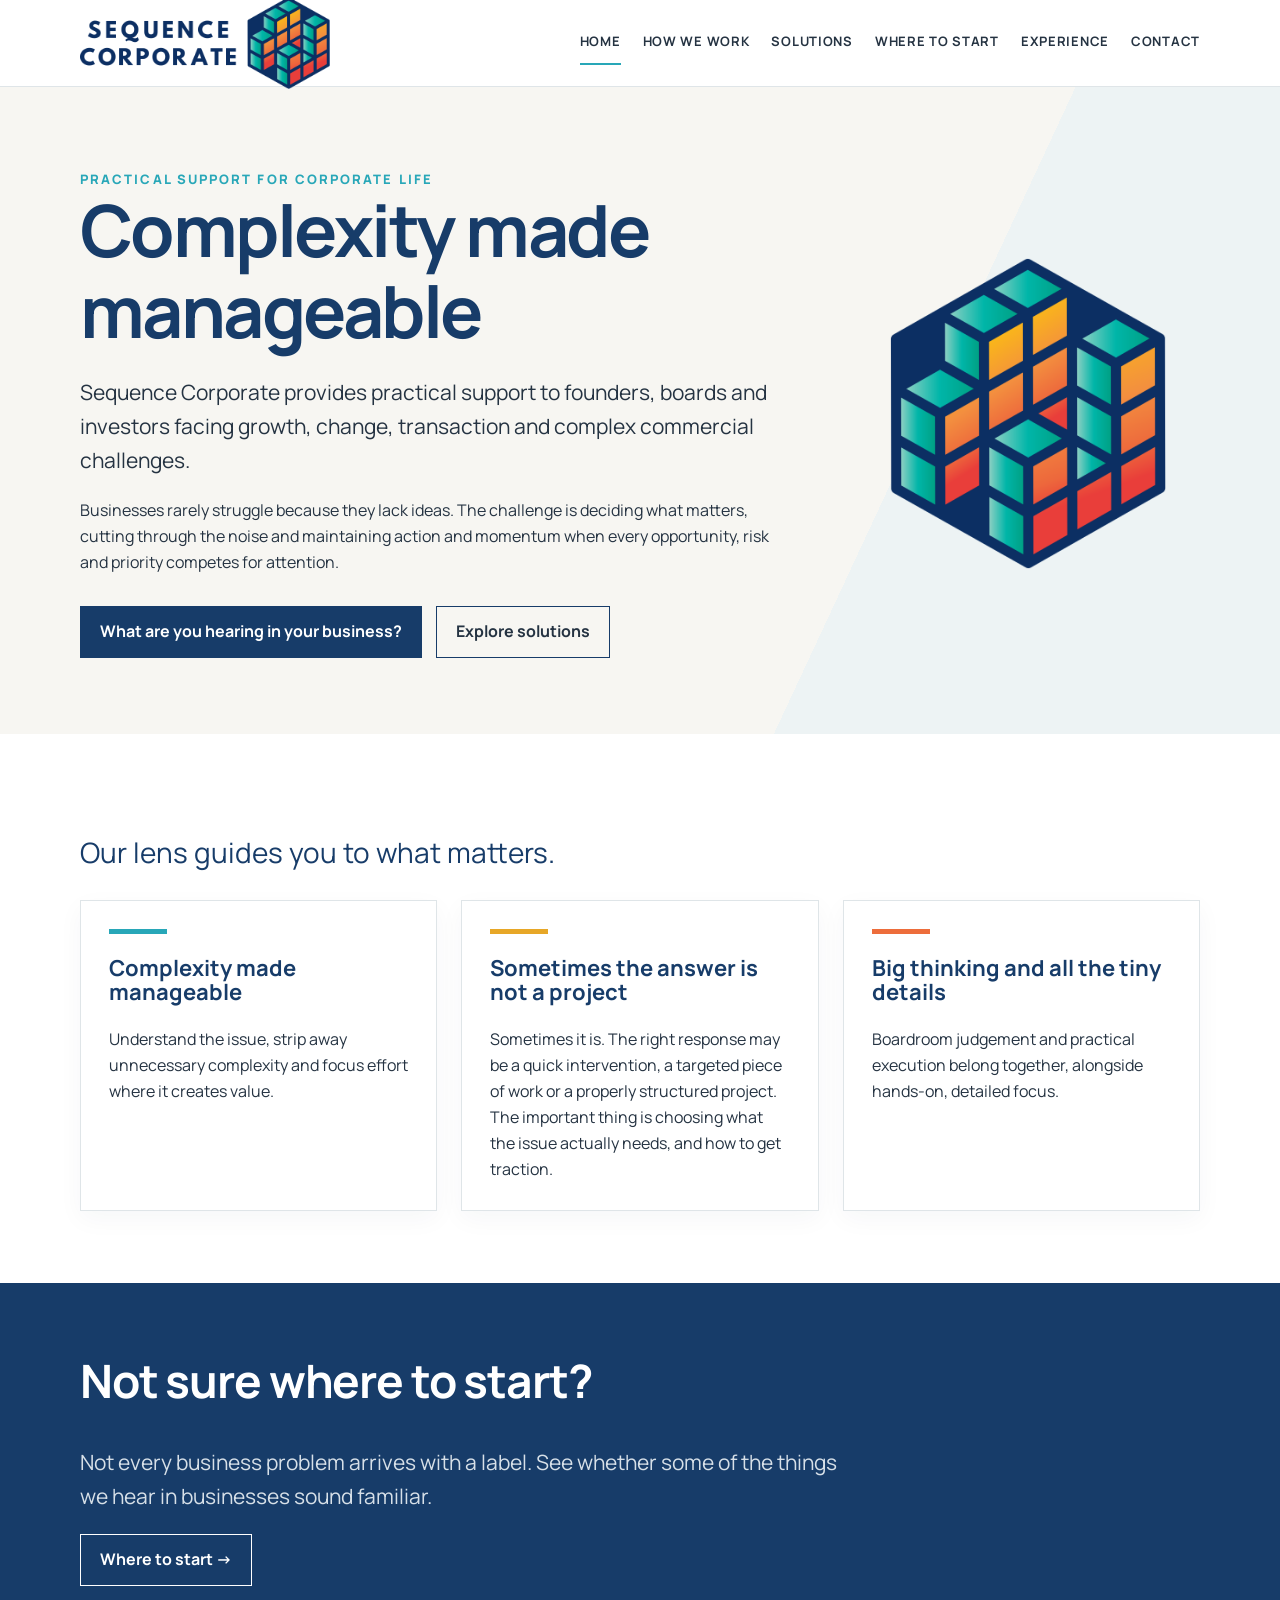
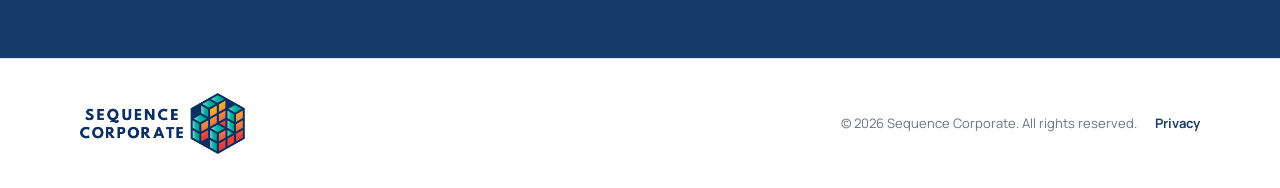
==== index.html @ ba7e113a "Add files via upload" ====
<!doctype html><html lang="en"><head><meta charset="utf-8"><meta name="viewport" content="width=device-width,initial-scale=1"><title>Home | Sequence Corporate</title><meta name="description" content="Sequence Corporate — practical support for founders, boards and investors."><link rel="icon" href="assets/sequence-icon.png"><link rel="preconnect" href="https://fonts.googleapis.com"><link rel="preconnect" href="https://fonts.gstatic.com" crossorigin><link href="https://fonts.googleapis.com/css2?family=Manrope:wght@400;500;600;700;800&display=swap" rel="stylesheet"><link rel="stylesheet" href="assets/styles.css"></head><body><header><div class="wrap nav"><a href="index.html"><img class="logo" src="assets/sequence-logo.png" alt="Sequence Corporate"></a><button class="menu" aria-label="Open menu">☰</button><nav><a class="active" href="index.html">Home</a><a class="" href="how-we-work.html">How we work</a><a class="" href="solutions.html">Solutions</a><a class="" href="where-to-start.html">Where to start</a><a class="" href="experience.html">Experience</a><a class="" href="contact.html">Contact</a></nav></div></header><main><div class="hero"><div class="wrap hero-grid"><div><div class="eyebrow">Practical support for corporate life</div><h1>Complexity made manageable</h1><p class="lead">Sequence Corporate provides practical support to founders, boards and investors facing growth, change, transaction and complex commercial challenges.</p><p>Businesses rarely struggle because they lack ideas. The challenge is deciding what matters, cutting through the noise and maintaining action and momentum when every opportunity, risk and priority competes for attention.</p><div class="actions"><a class="btn primary" href="where-to-start.html">What are you hearing in your business?</a><a class="btn" href="solutions.html">Explore solutions</a></div></div><img class="cube" src="assets/sequence-icon.png" alt=""></div></div>
<section><div class="wrap"><p class="quote">Our lens guides you to what matters.</p><div class="grid3 lens-grid"><div class="card"><div class="rule"></div><h3>Complexity made manageable</h3><p>Understand the issue, strip away unnecessary complexity and focus effort where it creates value.</p></div><div class="card"><div class="rule amber"></div><h3>Sometimes the answer is not a project</h3><p>Sometimes it is. The right response may be a quick intervention, a targeted piece of work or a properly structured project. The important thing is choosing what the issue actually needs, and how to get traction.</p></div><div class="card"><div class="rule orange"></div><h3>Big thinking and all the tiny details</h3><p>Boardroom judgement and practical execution belong together, alongside hands-on, detailed focus.</p></div></div></div></section>
<section class="band"><div class="wrap"><h2>Not sure where to start?</h2><p class="lead muted">Not every business problem arrives with a label. See whether some of the things we hear in businesses sound familiar.</p><a class="btn light" href="where-to-start.html">Where to start →</a></div></section></main><footer><div class="wrap footer"><img src="assets/sequence-logo.png" alt="Sequence Corporate"><div class="footer-meta"><span>© 2026 Sequence Corporate. All rights reserved.</span><a href="privacy.html">Privacy</a></div></div></footer><script src="js/site.js"></script></body></html>
---- assets/styles.css ----
:root{
  --navy:#173c69; --ink:#253342; --muted:#687583; --paper:#f7f6f2;
  --white:#fff; --line:#dfe5e8; --teal:#28a7b8; --amber:#e7a727;
  --orange:#ed6d3b; --red:#d8453e; --shadow:0 16px 40px rgba(25,49,72,.10);
}
*{box-sizing:border-box}
html{scroll-behavior:smooth}
body{margin:0;font-family:'Manrope',Arial,Helvetica,sans-serif;color:var(--ink);background:var(--white);line-height:1.62}
a{color:inherit}
.wrap{width:min(1120px,calc(100% - 40px));margin:auto}
header{position:sticky;top:0;z-index:20;background:rgba(255,255,255,.96);border-bottom:1px solid var(--line)}
.nav{height:86px;display:flex;align-items:center;justify-content:space-between;gap:28px}
.logo{width:250px;max-width:48vw;display:block}
nav{display:flex;gap:22px;align-items:center;font-size:13px;font-weight:700;letter-spacing:.055em;text-transform:uppercase}
nav a{text-decoration:none;padding:10px 0;border-bottom:2px solid transparent}
nav a:hover,nav a.active{border-color:var(--teal)}
.menu{display:none;border:0;background:none;font-size:25px}
.hero{background:linear-gradient(115deg,var(--paper) 0 68%,#edf3f4 68%);padding:82px 0 76px}
.hero-grid{display:grid;grid-template-columns:1.35fr .65fr;gap:60px;align-items:center}
.eyebrow{font-size:13px;text-transform:uppercase;letter-spacing:.16em;color:var(--teal);font-weight:800}
h1,h2,h3{line-height:1.12;color:var(--navy);margin-top:0}
h1{font-size:clamp(42px,6vw,72px);letter-spacing:-.035em;margin-bottom:24px}
h2{font-size:clamp(30px,4vw,46px);letter-spacing:-.025em}
h3{font-size:22px}
.lead{font-size:21px;max-width:760px}
.cube{width:min(330px,80%);margin:auto;display:block}
.actions{display:flex;gap:14px;flex-wrap:wrap;margin-top:30px}
.btn{display:inline-block;text-decoration:none;border:1px solid var(--navy);padding:12px 19px;font-weight:700}
.btn.primary{background:var(--navy);color:white}
section{padding:72px 0}
.band{background:var(--navy);color:white}
.band h2,.band h3{color:white}
.band .muted{color:#d7e0e8}
.grid3{display:grid;grid-template-columns:repeat(3,1fr);gap:24px}
.grid2{display:grid;grid-template-columns:repeat(2,1fr);gap:24px}
.card{border:1px solid var(--line);padding:28px;background:white;box-shadow:0 8px 24px rgba(25,49,72,.04)}
.card p:last-child{margin-bottom:0}
.rule{height:5px;width:58px;background:var(--teal);margin-bottom:22px}
.rule.amber{background:var(--amber)} .rule.orange{background:var(--orange)} .rule.red{background:var(--red)}
.muted{color:var(--muted)}
.quote{font-size:28px;line-height:1.35;color:var(--navy);max-width:850px}
.pagehead{padding:64px 0 44px;background:var(--paper)}
.pagehead h1{font-size:clamp(40px,5vw,62px);margin-bottom:14px}
.accordion{display:grid;grid-template-columns:1fr 1fr;gap:18px}
.topic{border:1px solid var(--line);background:white}
.topic button{width:100%;padding:24px;border:0;background:white;text-align:left;display:flex;justify-content:space-between;align-items:center;font:inherit;cursor:pointer}
.topic button strong{font-size:20px;color:var(--navy)}
.topic .plus{font-size:28px;color:var(--teal)}
.topic-content{display:none;padding:0 24px 26px}
.topic.open .topic-content{display:block}
.topic.open .plus{transform:rotate(45deg)}
.checks{list-style:none;padding:0}
.checks li{margin:10px 0;padding-left:26px;position:relative}
.checks li:before{content:"☐";position:absolute;left:0;color:var(--teal)}
.label{font-weight:800;color:var(--navy);margin-top:22px}
.experience{display:grid;grid-template-columns:280px 1fr;gap:48px;align-items:start}
.placeholder{aspect-ratio:4/5;background:linear-gradient(145deg,#e9eef0,#cfd9de);display:grid;place-items:center;text-align:center;color:#687583;border:1px solid var(--line)}
.tags{display:flex;gap:10px;flex-wrap:wrap;margin:18px 0 30px}
.tag{border:1px solid var(--line);padding:8px 12px;font-size:13px;font-weight:700}
.contactbox{max-width:780px;padding:38px;border:1px solid var(--line);background:var(--paper)}
footer{padding:34px 0;border-top:1px solid var(--line);font-size:13px;color:var(--muted)}
.footer{display:flex;justify-content:space-between;align-items:center;gap:20px}
.footer img{width:165px}
@media(max-width:820px){
  .menu{display:block}
  nav{display:none;position:absolute;top:86px;left:0;right:0;background:white;padding:20px;flex-direction:column;align-items:flex-start;border-bottom:1px solid var(--line)}
  nav.open{display:flex}
  .hero-grid,.grid3,.grid2,.accordion,.experience{grid-template-columns:1fr}
  .hero{padding-top:55px}.cube{width:180px}.experience{gap:28px}.placeholder{max-width:300px}
}

/* V2 typography and experience index */
body{font-family:'Manrope',Arial,Helvetica,sans-serif}
.stats{display:grid;grid-template-columns:repeat(3,1fr);gap:16px;margin:30px 0 42px}
.stat{padding:22px 24px;background:var(--navy);color:white}
.stat strong{display:block;font-size:32px;line-height:1.05;margin-bottom:6px}
.stat span{font-size:13px;color:#d7e0e8}
.index-grid{display:grid;grid-template-columns:repeat(2,1fr);gap:16px}
.index-item{padding:22px 24px;border:1px solid var(--line);background:white}
.index-item h3{font-size:18px;margin-bottom:9px}
.index-item p{font-size:14px;margin:0;color:var(--muted)}
@media(max-width:820px){.stats,.index-grid{grid-template-columns:1fr}}

/* V3 */
.light{border-color:white!important;color:white!important}
.prose{max-width:960px}.prose>p{max-width:880px}.principles{margin-top:52px;border-top:1px solid var(--line)}
.principles article{display:grid;grid-template-columns:170px 1fr;column-gap:34px;padding:32px 0;border-bottom:1px solid var(--line)}.principles article .rule{grid-column:1}.principles article h2{grid-column:1;font-size:24px}.principles article p{grid-column:2;grid-row:1/4;margin-top:0}
.solution-list{display:grid;gap:0}.solution{display:grid;grid-template-columns:.8fr 1.2fr;gap:64px;padding:38px 0;border-bottom:1px solid var(--line)}.solution h2{font-size:28px}.solution p{margin-top:0}
.wts-intro{padding-bottom:38px}.jump-grid{display:grid;grid-template-columns:repeat(4,1fr);gap:12px;margin-top:26px}.jump-grid a{text-decoration:none;border:1px solid var(--line);padding:18px 16px;font-weight:750;color:var(--navy);display:flex;justify-content:space-between;gap:10px;align-items:center;background:white}.jump-grid a:hover{border-color:var(--teal);box-shadow:0 8px 20px rgba(25,49,72,.06)}.jump-grid span{color:var(--teal)}
.topic-sections{padding-top:20px}.wts-card{scroll-margin-top:105px;border-top:5px solid var(--navy);padding:38px 0 52px;margin-bottom:28px;border-bottom:1px solid var(--line)}.wts-title{display:flex;align-items:baseline;gap:18px}.topic-number,.exp-no{font-size:12px;letter-spacing:.15em;color:var(--teal);font-weight:800}.wts-title h2{font-size:32px}.wts-grid{display:grid;grid-template-columns:1fr 1fr;gap:58px}.wts-grid h3{font-size:16px;text-transform:uppercase;letter-spacing:.07em;margin-top:20px}.back{font-size:12px;text-transform:uppercase;letter-spacing:.06em;color:var(--muted);text-decoration:none}
.narrow{max-width:850px}.stats.six{grid-template-columns:repeat(3,1fr)}.stat.pending{background:#234b78}.stat.pending strong{opacity:.35}.experience-index{border-top:1px solid var(--line)}.exp-item{display:grid;grid-template-columns:60px 1fr;padding:32px 0;border-bottom:1px solid var(--line)}.exp-item h2{font-size:25px;margin-bottom:12px}.exp-item p{margin:0 0 12px;max-width:900px}.exp-item ul{margin:0;padding-left:20px;columns:2;column-gap:50px}.exp-item li{break-inside:avoid;margin:6px 0;padding-right:20px}
@media(max-width:820px){.principles article,.solution,.wts-grid{grid-template-columns:1fr}.principles article .rule,.principles article h2,.principles article p{grid-column:1;grid-row:auto}.solution{gap:8px}.jump-grid{grid-template-columns:1fr 1fr}.stats.six{grid-template-columns:1fr 1fr}.exp-item{grid-template-columns:36px 1fr}.exp-item ul{columns:1}.wts-card{scroll-margin-top:90px}}
@media(max-width:520px){.jump-grid,.stats.six{grid-template-columns:1fr}.wrap{width:min(100% - 28px,1120px)}h1{font-size:40px}.pagehead h1{font-size:38px}.hero{background:var(--paper)}}

/* V4 refinements */
.checks{list-style:disc;padding-left:22px}
.checks li{padding-left:0}
.checks li:before{content:none}
.checks li::marker{color:var(--teal)}
.solution > p{padding-top:80px}
@media(max-width:820px){.solution > p{padding-top:0}}

/* V5 contact form */
.contact-layout{display:grid;grid-template-columns:.9fr 1.1fr;gap:64px;align-items:start}.contact-copy{padding-top:10px}.contact-email{font-weight:700;color:var(--navy)}.contact-form{display:grid;gap:18px}.field{display:grid;gap:7px}.field label{font-weight:700;color:var(--navy)}.field input,.field textarea{width:100%;border:1px solid #cfd8dd;background:white;padding:12px 13px;font:inherit;color:var(--ink);border-radius:0}.field input:focus,.field textarea:focus{outline:2px solid rgba(40,167,184,.25);border-color:var(--teal)}.form-note{font-size:12px;color:var(--muted);margin:0}.hp{position:absolute!important;left:-9999px!important;width:1px;height:1px;overflow:hidden}.contact-form .btn{justify-self:start;cursor:pointer}.cf-turnstile{min-height:65px}
@media(max-width:820px){.contact-layout{grid-template-columns:1fr;gap:30px}}

/* V6 privacy and footer */
.footer-meta{display:flex;align-items:center;gap:18px;flex-wrap:wrap;justify-content:flex-end}.footer-meta a{color:var(--navy);font-weight:700;text-decoration:none}.footer-meta a:hover{text-decoration:underline}.form-note a{color:var(--navy);font-weight:700}.privacy-prose{max-width:850px}.privacy-prose h2{font-size:24px;margin-top:34px;margin-bottom:10px}.privacy-prose p{max-width:820px}.privacy-updated{margin-top:40px}
@media(max-width:620px){.footer{align-items:flex-start;flex-direction:column}.footer-meta{justify-content:flex-start}}

/* V7 fix: Continuous Improvement contains two paragraphs; stack them rather than sharing the same grid row. */
.principles article:last-child p:first-of-type{grid-column:2;grid-row:1;margin-top:0}
.principles article:last-child p:last-of-type{grid-column:2;grid-row:2;margin-top:10px}
@media(max-width:820px){.principles article:last-child p:first-of-type,.principles article:last-child p:last-of-type{grid-column:1;grid-row:auto}}
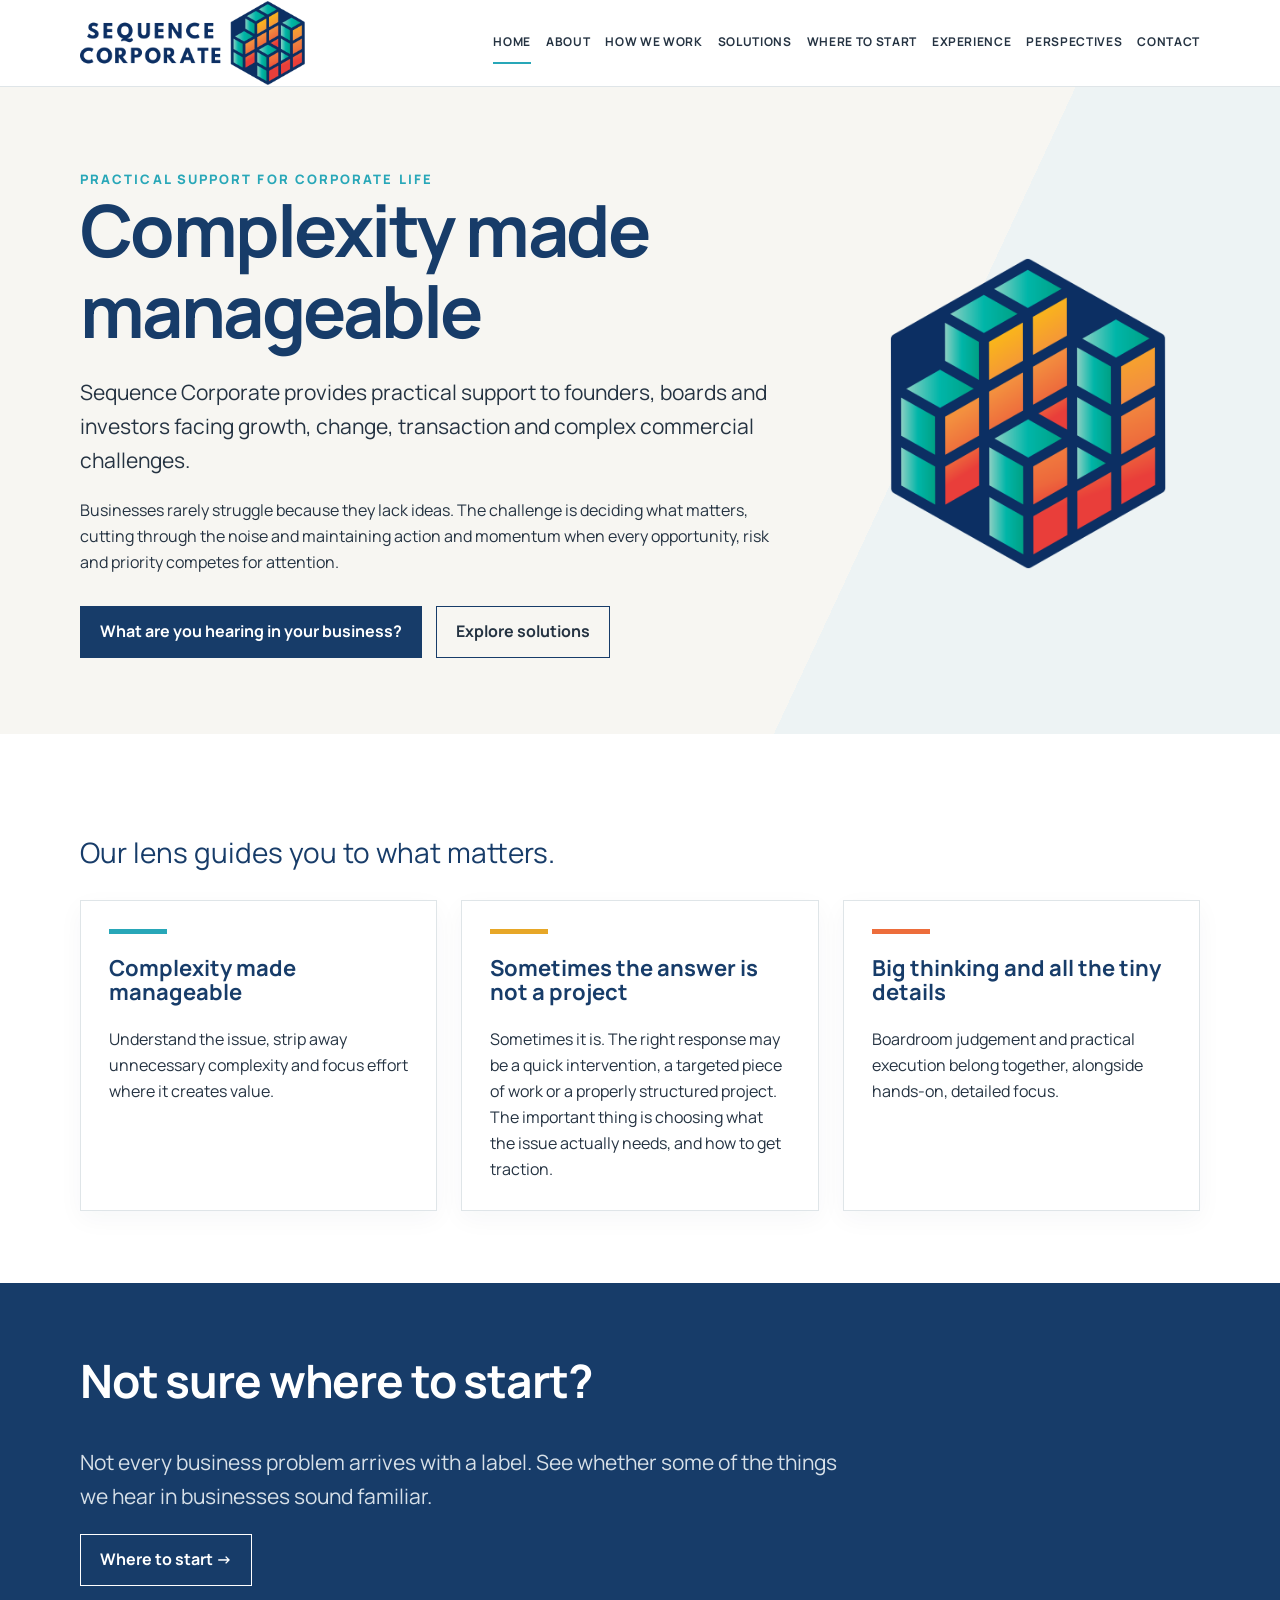
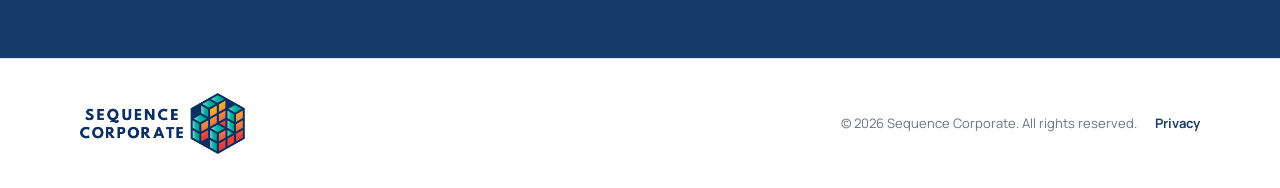
==== commit 43e0ebca: "Add files via upload" ====
--- a/index.html
+++ b/index.html
@@ -1,3 +1,4 @@
-<!doctype html><html lang="en"><head><meta charset="utf-8"><meta name="viewport" content="width=device-width,initial-scale=1"><title>Home | Sequence Corporate</title><meta name="description" content="Sequence Corporate — practical support for founders, boards and investors."><link rel="icon" href="assets/sequence-icon.png"><link rel="preconnect" href="https://fonts.googleapis.com"><link rel="preconnect" href="https://fonts.gstatic.com" crossorigin><link href="https://fonts.googleapis.com/css2?family=Manrope:wght@400;500;600;700;800&display=swap" rel="stylesheet"><link rel="stylesheet" href="assets/styles.css"></head><body><header><div class="wrap nav"><a href="index.html"><img class="logo" src="assets/sequence-logo.png" alt="Sequence Corporate"></a><button class="menu" aria-label="Open menu">☰</button><nav><a class="active" href="index.html">Home</a><a class="" href="how-we-work.html">How we work</a><a class="" href="solutions.html">Solutions</a><a class="" href="where-to-start.html">Where to start</a><a class="" href="experience.html">Experience</a><a class="" href="contact.html">Contact</a></nav></div></header><main><div class="hero"><div class="wrap hero-grid"><div><div class="eyebrow">Practical support for corporate life</div><h1>Complexity made manageable</h1><p class="lead">Sequence Corporate provides practical support to founders, boards and investors facing growth, change, transaction and complex commercial challenges.</p><p>Businesses rarely struggle because they lack ideas. The challenge is deciding what matters, cutting through the noise and maintaining action and momentum when every opportunity, risk and priority competes for attention.</p><div class="actions"><a class="btn primary" href="where-to-start.html">What are you hearing in your business?</a><a class="btn" href="solutions.html">Explore solutions</a></div></div><img class="cube" src="assets/sequence-icon.png" alt=""></div></div>
+<!DOCTYPE html>
+<html lang="en"><head><meta charset="utf-8"/><meta content="width=device-width,initial-scale=1" name="viewport"/><title>Practical Business Help When You Need It</title><meta content="Supporting owners, founders, boards and investors through growth, change, transactions and complex commercial challenges." name="description"/><link href="assets/sequence-icon.png" rel="icon"/><link href="https://fonts.googleapis.com" rel="preconnect"/><link crossorigin="" href="https://fonts.gstatic.com" rel="preconnect"/><link href="https://fonts.googleapis.com/css2?family=Manrope:wght@400;500;600;700;800&amp;display=swap" rel="stylesheet"/><link href="assets/styles.css" rel="stylesheet"/><link href="https://sequencecorporate.life/" rel="canonical"/><meta content="index, follow" name="robots"/><meta content="Sequence Corporate" property="og:site_name"/><meta content="website" property="og:type"/><meta content="Practical Business Help When You Need It" property="og:title"/><meta content="Supporting owners, founders, boards and investors through growth, change, transactions and complex commercial challenges." property="og:description"/><meta content="https://sequencecorporate.life/" property="og:url"/><meta content="summary" name="twitter:card"/><meta content="Practical Business Help When You Need It" name="twitter:title"/><meta content="Supporting owners, founders, boards and investors through growth, change, transactions and complex commercial challenges." name="twitter:description"/><script type="application/ld+json">{"@context":"https://schema.org","@graph":[{"@type":"Organization","@id":"https://sequencecorporate.life/#organization","name":"Sequence Corporate","url":"https://sequencecorporate.life/","logo":{"@type":"ImageObject","url":"https://sequencecorporate.life/assets/sequence-logo.png"},"description":"Supporting owners, founders, boards and investors through growth, change, transactions and complex commercial challenges."},{"@type":"WebSite","@id":"https://sequencecorporate.life/#website","url":"https://sequencecorporate.life/","name":"Sequence Corporate","publisher":{"@id":"https://sequencecorporate.life/#organization"}}]}</script><link href="assets/navigation-v12.css" rel="stylesheet"/></head><body><header><div class="wrap nav"><a href="index.html"><img alt="Sequence Corporate" class="logo" src="assets/sequence-logo.png"/></a><button aria-label="Open menu" class="menu">☰</button><nav><a class="active" href="index.html">Home</a><a class="" href="about.html">About</a><a class="" href="how-we-work.html">How we work</a><a class="" href="solutions.html">Solutions</a><a class="" href="where-to-start.html">Where to start</a><a class="" href="experience.html">Experience</a><a class="" href="perspectives.html">Perspectives</a><a class="" href="contact.html">Contact</a></nav></div></header><main><div class="hero"><div class="wrap hero-grid"><div><div class="eyebrow">Practical support for corporate life</div><h1>Complexity made manageable</h1><p class="lead">Sequence Corporate provides practical support to founders, boards and investors facing growth, change, transaction and complex commercial challenges.</p><p>Businesses rarely struggle because they lack ideas. The challenge is deciding what matters, cutting through the noise and maintaining action and momentum when every opportunity, risk and priority competes for attention.</p><div class="actions"><a class="btn primary" href="where-to-start.html">What are you hearing in your business?</a><a class="btn" href="solutions.html">Explore solutions</a></div></div><img alt="" class="cube" src="assets/sequence-icon.png"/></div></div>
 <section><div class="wrap"><p class="quote">Our lens guides you to what matters.</p><div class="grid3 lens-grid"><div class="card"><div class="rule"></div><h3>Complexity made manageable</h3><p>Understand the issue, strip away unnecessary complexity and focus effort where it creates value.</p></div><div class="card"><div class="rule amber"></div><h3>Sometimes the answer is not a project</h3><p>Sometimes it is. The right response may be a quick intervention, a targeted piece of work or a properly structured project. The important thing is choosing what the issue actually needs, and how to get traction.</p></div><div class="card"><div class="rule orange"></div><h3>Big thinking and all the tiny details</h3><p>Boardroom judgement and practical execution belong together, alongside hands-on, detailed focus.</p></div></div></div></section>
-<section class="band"><div class="wrap"><h2>Not sure where to start?</h2><p class="lead muted">Not every business problem arrives with a label. See whether some of the things we hear in businesses sound familiar.</p><a class="btn light" href="where-to-start.html">Where to start →</a></div></section></main><footer><div class="wrap footer"><img src="assets/sequence-logo.png" alt="Sequence Corporate"><div class="footer-meta"><span>© 2026 Sequence Corporate. All rights reserved.</span><a href="privacy.html">Privacy</a></div></div></footer><script src="js/site.js"></script></body></html>+<section class="band"><div class="wrap"><h2>Not sure where to start?</h2><p class="lead muted">Not every business problem arrives with a label. See whether some of the things we hear in businesses sound familiar.</p><a class="btn light" href="where-to-start.html">Where to start →</a></div></section></main><footer><div class="wrap footer"><img alt="Sequence Corporate" src="assets/sequence-logo.png"/><div class="footer-meta"><span>© 2026 Sequence Corporate. All rights reserved.</span><a href="privacy.html">Privacy</a></div></div></footer><script src="js/site.js"></script></body></html>
--- a/assets/navigation-v12.css
+++ b/assets/navigation-v12.css
@@ -0,0 +1,3 @@
+/* Extra navigation entries need room before the existing mobile breakpoint. */
+@media(min-width:821px) and (max-width:1100px){.menu{display:block}nav{display:none;position:absolute;top:86px;left:0;right:0;background:white;padding:20px;flex-direction:column;align-items:flex-start;border-bottom:1px solid var(--line)}nav.open{display:flex}}
+@media(min-width:1101px){nav{gap:15px;font-size:12px}.nav{gap:20px}.logo{width:225px}}
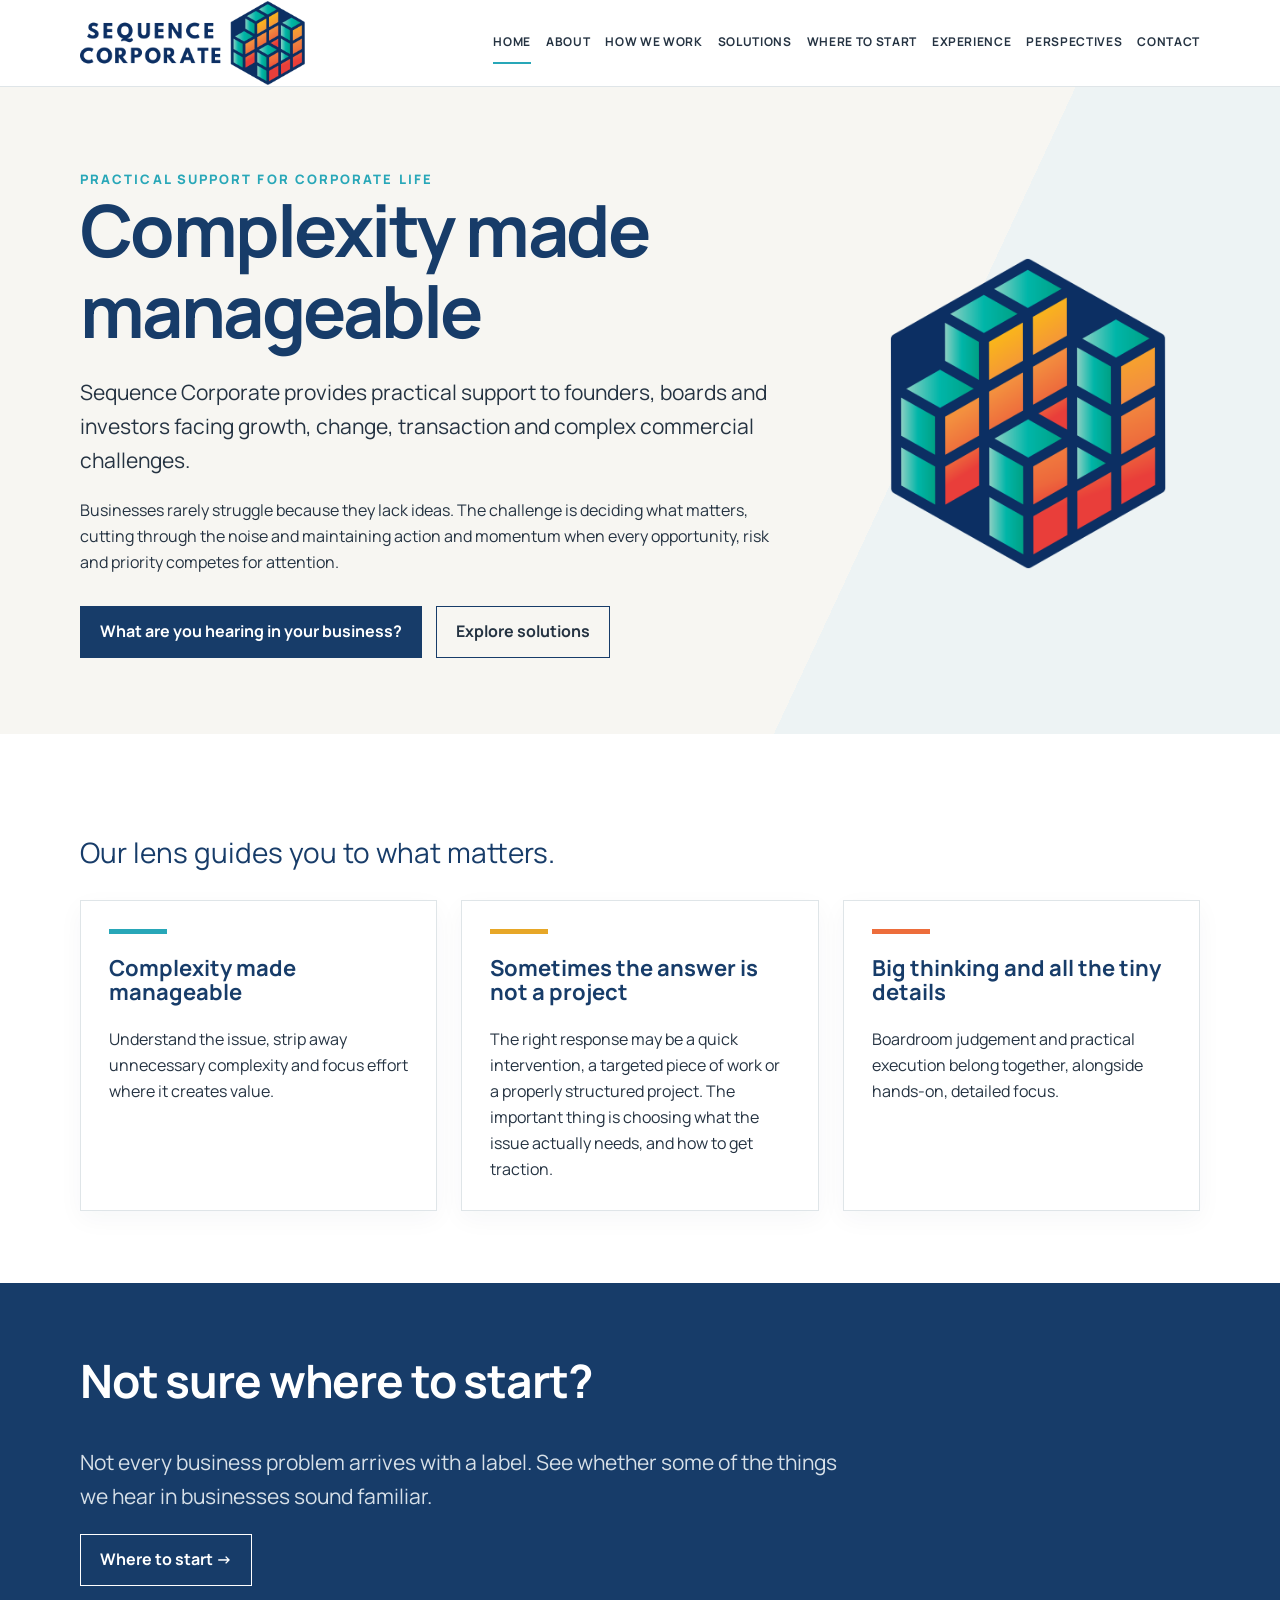
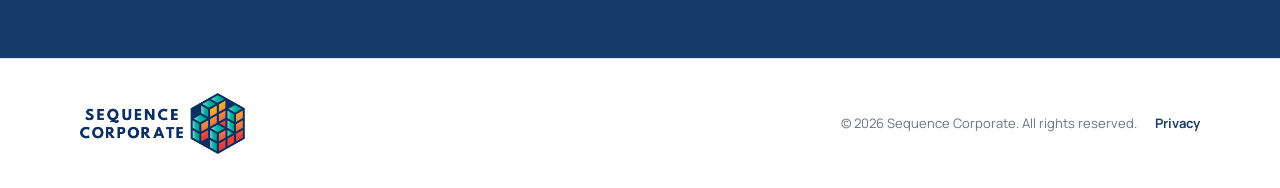
==== commit db3f1ba5: "Update index.html Remove Sometimes it is." ====
--- a/index.html
+++ b/index.html
@@ -1,4 +1,4 @@
 <!DOCTYPE html>
 <html lang="en"><head><meta charset="utf-8"/><meta content="width=device-width,initial-scale=1" name="viewport"/><title>Practical Business Help When You Need It</title><meta content="Supporting owners, founders, boards and investors through growth, change, transactions and complex commercial challenges." name="description"/><link href="assets/sequence-icon.png" rel="icon"/><link href="https://fonts.googleapis.com" rel="preconnect"/><link crossorigin="" href="https://fonts.gstatic.com" rel="preconnect"/><link href="https://fonts.googleapis.com/css2?family=Manrope:wght@400;500;600;700;800&amp;display=swap" rel="stylesheet"/><link href="assets/styles.css" rel="stylesheet"/><link href="https://sequencecorporate.life/" rel="canonical"/><meta content="index, follow" name="robots"/><meta content="Sequence Corporate" property="og:site_name"/><meta content="website" property="og:type"/><meta content="Practical Business Help When You Need It" property="og:title"/><meta content="Supporting owners, founders, boards and investors through growth, change, transactions and complex commercial challenges." property="og:description"/><meta content="https://sequencecorporate.life/" property="og:url"/><meta content="summary" name="twitter:card"/><meta content="Practical Business Help When You Need It" name="twitter:title"/><meta content="Supporting owners, founders, boards and investors through growth, change, transactions and complex commercial challenges." name="twitter:description"/><script type="application/ld+json">{"@context":"https://schema.org","@graph":[{"@type":"Organization","@id":"https://sequencecorporate.life/#organization","name":"Sequence Corporate","url":"https://sequencecorporate.life/","logo":{"@type":"ImageObject","url":"https://sequencecorporate.life/assets/sequence-logo.png"},"description":"Supporting owners, founders, boards and investors through growth, change, transactions and complex commercial challenges."},{"@type":"WebSite","@id":"https://sequencecorporate.life/#website","url":"https://sequencecorporate.life/","name":"Sequence Corporate","publisher":{"@id":"https://sequencecorporate.life/#organization"}}]}</script><link href="assets/navigation-v12.css" rel="stylesheet"/></head><body><header><div class="wrap nav"><a href="index.html"><img alt="Sequence Corporate" class="logo" src="assets/sequence-logo.png"/></a><button aria-label="Open menu" class="menu">☰</button><nav><a class="active" href="index.html">Home</a><a class="" href="about.html">About</a><a class="" href="how-we-work.html">How we work</a><a class="" href="solutions.html">Solutions</a><a class="" href="where-to-start.html">Where to start</a><a class="" href="experience.html">Experience</a><a class="" href="perspectives.html">Perspectives</a><a class="" href="contact.html">Contact</a></nav></div></header><main><div class="hero"><div class="wrap hero-grid"><div><div class="eyebrow">Practical support for corporate life</div><h1>Complexity made manageable</h1><p class="lead">Sequence Corporate provides practical support to founders, boards and investors facing growth, change, transaction and complex commercial challenges.</p><p>Businesses rarely struggle because they lack ideas. The challenge is deciding what matters, cutting through the noise and maintaining action and momentum when every opportunity, risk and priority competes for attention.</p><div class="actions"><a class="btn primary" href="where-to-start.html">What are you hearing in your business?</a><a class="btn" href="solutions.html">Explore solutions</a></div></div><img alt="" class="cube" src="assets/sequence-icon.png"/></div></div>
-<section><div class="wrap"><p class="quote">Our lens guides you to what matters.</p><div class="grid3 lens-grid"><div class="card"><div class="rule"></div><h3>Complexity made manageable</h3><p>Understand the issue, strip away unnecessary complexity and focus effort where it creates value.</p></div><div class="card"><div class="rule amber"></div><h3>Sometimes the answer is not a project</h3><p>Sometimes it is. The right response may be a quick intervention, a targeted piece of work or a properly structured project. The important thing is choosing what the issue actually needs, and how to get traction.</p></div><div class="card"><div class="rule orange"></div><h3>Big thinking and all the tiny details</h3><p>Boardroom judgement and practical execution belong together, alongside hands-on, detailed focus.</p></div></div></div></section>
-<section class="band"><div class="wrap"><h2>Not sure where to start?</h2><p class="lead muted">Not every business problem arrives with a label. See whether some of the things we hear in businesses sound familiar.</p><a class="btn light" href="where-to-start.html">Where to start →</a></div></section></main><footer><div class="wrap footer"><img alt="Sequence Corporate" src="assets/sequence-logo.png"/><div class="footer-meta"><span>© 2026 Sequence Corporate. All rights reserved.</span><a href="privacy.html">Privacy</a></div></div></footer><script src="js/site.js"></script></body></html>+<section><div class="wrap"><p class="quote">Our lens guides you to what matters.</p><div class="grid3 lens-grid"><div class="card"><div class="rule"></div><h3>Complexity made manageable</h3><p>Understand the issue, strip away unnecessary complexity and focus effort where it creates value.</p></div><div class="card"><div class="rule amber"></div><h3>Sometimes the answer is not a project</h3><p>The right response may be a quick intervention, a targeted piece of work or a properly structured project. The important thing is choosing what the issue actually needs, and how to get traction.</p></div><div class="card"><div class="rule orange"></div><h3>Big thinking and all the tiny details</h3><p>Boardroom judgement and practical execution belong together, alongside hands-on, detailed focus.</p></div></div></div></section>
+<section class="band"><div class="wrap"><h2>Not sure where to start?</h2><p class="lead muted">Not every business problem arrives with a label. See whether some of the things we hear in businesses sound familiar.</p><a class="btn light" href="where-to-start.html">Where to start →</a></div></section></main><footer><div class="wrap footer"><img alt="Sequence Corporate" src="assets/sequence-logo.png"/><div class="footer-meta"><span>© 2026 Sequence Corporate. All rights reserved.</span><a href="privacy.html">Privacy</a></div></div></footer><script src="js/site.js"></script></body></html>
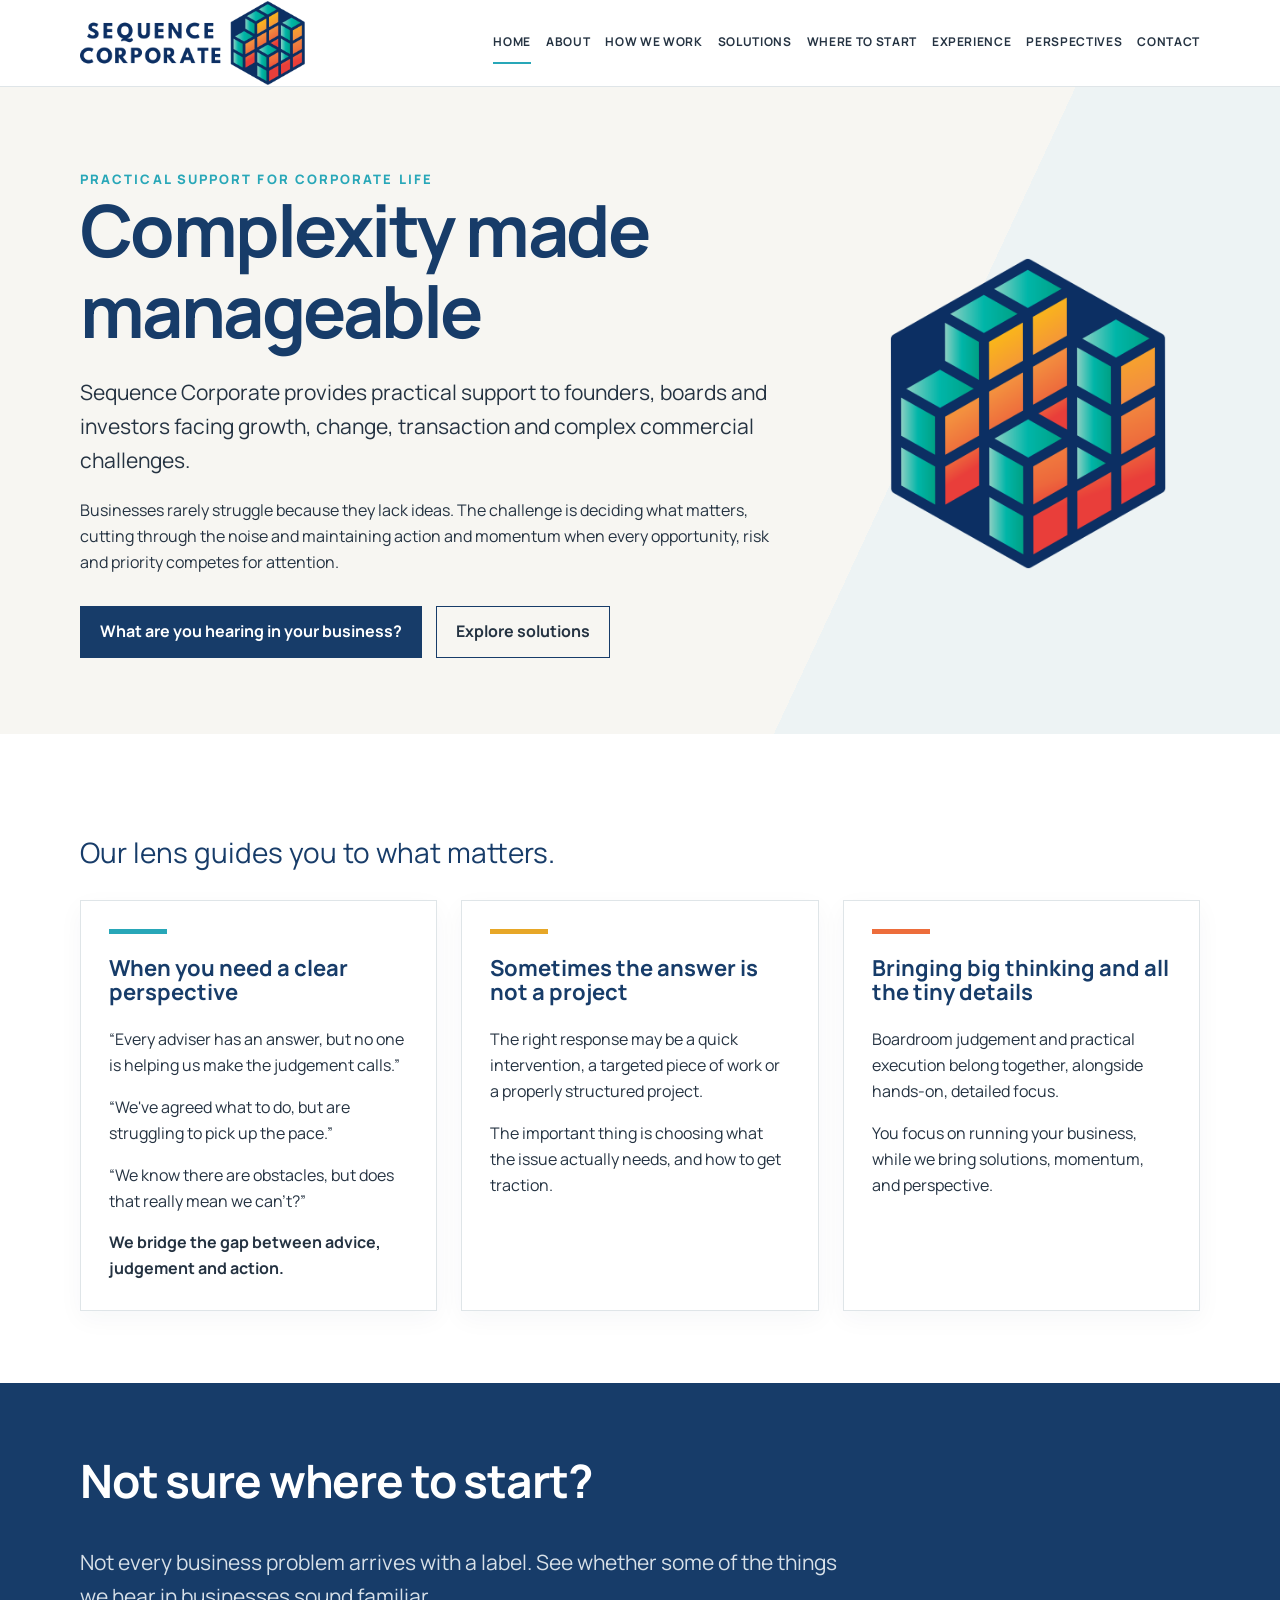
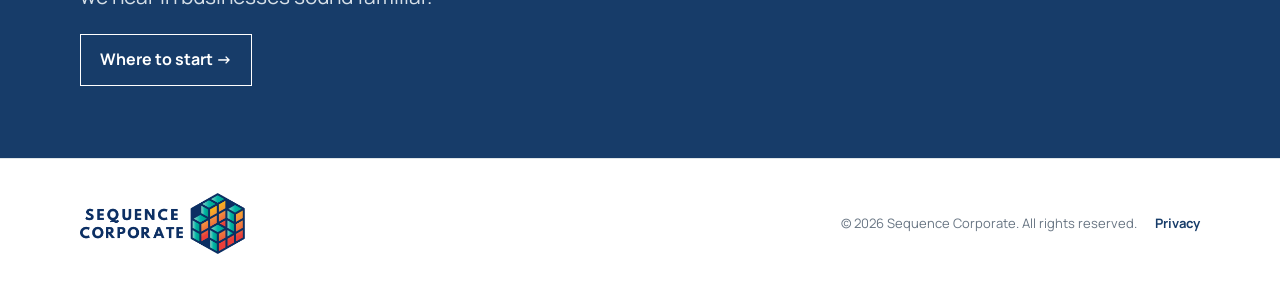
==== commit ffe506cd: "Add files via upload" ====
--- a/index.html
+++ b/index.html
@@ -1,4 +1,4 @@
 <!DOCTYPE html>
-<html lang="en"><head><meta charset="utf-8"/><meta content="width=device-width,initial-scale=1" name="viewport"/><title>Practical Business Help When You Need It</title><meta content="Supporting owners, founders, boards and investors through growth, change, transactions and complex commercial challenges." name="description"/><link href="assets/sequence-icon.png" rel="icon"/><link href="https://fonts.googleapis.com" rel="preconnect"/><link crossorigin="" href="https://fonts.gstatic.com" rel="preconnect"/><link href="https://fonts.googleapis.com/css2?family=Manrope:wght@400;500;600;700;800&amp;display=swap" rel="stylesheet"/><link href="assets/styles.css" rel="stylesheet"/><link href="https://sequencecorporate.life/" rel="canonical"/><meta content="index, follow" name="robots"/><meta content="Sequence Corporate" property="og:site_name"/><meta content="website" property="og:type"/><meta content="Practical Business Help When You Need It" property="og:title"/><meta content="Supporting owners, founders, boards and investors through growth, change, transactions and complex commercial challenges." property="og:description"/><meta content="https://sequencecorporate.life/" property="og:url"/><meta content="summary" name="twitter:card"/><meta content="Practical Business Help When You Need It" name="twitter:title"/><meta content="Supporting owners, founders, boards and investors through growth, change, transactions and complex commercial challenges." name="twitter:description"/><script type="application/ld+json">{"@context":"https://schema.org","@graph":[{"@type":"Organization","@id":"https://sequencecorporate.life/#organization","name":"Sequence Corporate","url":"https://sequencecorporate.life/","logo":{"@type":"ImageObject","url":"https://sequencecorporate.life/assets/sequence-logo.png"},"description":"Supporting owners, founders, boards and investors through growth, change, transactions and complex commercial challenges."},{"@type":"WebSite","@id":"https://sequencecorporate.life/#website","url":"https://sequencecorporate.life/","name":"Sequence Corporate","publisher":{"@id":"https://sequencecorporate.life/#organization"}}]}</script><link href="assets/navigation-v12.css" rel="stylesheet"/></head><body><header><div class="wrap nav"><a href="index.html"><img alt="Sequence Corporate" class="logo" src="assets/sequence-logo.png"/></a><button aria-label="Open menu" class="menu">☰</button><nav><a class="active" href="index.html">Home</a><a class="" href="about.html">About</a><a class="" href="how-we-work.html">How we work</a><a class="" href="solutions.html">Solutions</a><a class="" href="where-to-start.html">Where to start</a><a class="" href="experience.html">Experience</a><a class="" href="perspectives.html">Perspectives</a><a class="" href="contact.html">Contact</a></nav></div></header><main><div class="hero"><div class="wrap hero-grid"><div><div class="eyebrow">Practical support for corporate life</div><h1>Complexity made manageable</h1><p class="lead">Sequence Corporate provides practical support to founders, boards and investors facing growth, change, transaction and complex commercial challenges.</p><p>Businesses rarely struggle because they lack ideas. The challenge is deciding what matters, cutting through the noise and maintaining action and momentum when every opportunity, risk and priority competes for attention.</p><div class="actions"><a class="btn primary" href="where-to-start.html">What are you hearing in your business?</a><a class="btn" href="solutions.html">Explore solutions</a></div></div><img alt="" class="cube" src="assets/sequence-icon.png"/></div></div>
-<section><div class="wrap"><p class="quote">Our lens guides you to what matters.</p><div class="grid3 lens-grid"><div class="card"><div class="rule"></div><h3>Complexity made manageable</h3><p>Understand the issue, strip away unnecessary complexity and focus effort where it creates value.</p></div><div class="card"><div class="rule amber"></div><h3>Sometimes the answer is not a project</h3><p>The right response may be a quick intervention, a targeted piece of work or a properly structured project. The important thing is choosing what the issue actually needs, and how to get traction.</p></div><div class="card"><div class="rule orange"></div><h3>Big thinking and all the tiny details</h3><p>Boardroom judgement and practical execution belong together, alongside hands-on, detailed focus.</p></div></div></div></section>
+<html lang="en"><head><meta charset="utf-8"/><meta content="width=device-width,initial-scale=1" name="viewport"/><title>Practical Business Help When You Need It</title><meta content="Supporting owners, founders, boards and investors through growth, change, transactions and complex commercial challenges." name="description"/><link href="assets/sequence-icon.png" rel="icon"/><link href="https://fonts.googleapis.com" rel="preconnect"/><link crossorigin="" href="https://fonts.gstatic.com" rel="preconnect"/><link href="https://fonts.googleapis.com/css2?family=Manrope:wght@400;500;600;700;800&amp;display=swap" rel="stylesheet"/><link href="assets/styles.css" rel="stylesheet"/><link href="https://sequencecorporate.life/" rel="canonical"/><meta content="index, follow" name="robots"/><meta content="Sequence Corporate" property="og:site_name"/><meta content="website" property="og:type"/><meta content="Practical Business Help When You Need It" property="og:title"/><meta content="Supporting owners, founders, boards and investors through growth, change, transactions and complex commercial challenges." property="og:description"/><meta content="https://sequencecorporate.life/" property="og:url"/><meta content="summary" name="twitter:card"/><meta content="Practical Business Help When You Need It" name="twitter:title"/><meta content="Supporting owners, founders, boards and investors through growth, change, transactions and complex commercial challenges." name="twitter:description"/><script type="application/ld+json">{"@context":"https://schema.org","@graph":[{"@type":"Organization","@id":"https://sequencecorporate.life/#organization","name":"Sequence Corporate","url":"https://sequencecorporate.life/","logo":{"@type":"ImageObject","url":"https://sequencecorporate.life/assets/sequence-logo.png"},"description":"Supporting owners, founders, boards and investors through growth, change, transactions and complex commercial challenges."},{"@type":"WebSite","@id":"https://sequencecorporate.life/#website","url":"https://sequencecorporate.life/","name":"Sequence Corporate","publisher":{"@id":"https://sequencecorporate.life/#organization"}}]}</script><link href="assets/navigation-v12.css" rel="stylesheet"/><link href="assets/homepage-v13.css" rel="stylesheet"/></head><body><header><div class="wrap nav"><a href="index.html"><img alt="Sequence Corporate" class="logo" src="assets/sequence-logo.png"/></a><button aria-label="Open menu" class="menu">☰</button><nav><a class="active" href="index.html">Home</a><a class="" href="about.html">About</a><a class="" href="how-we-work.html">How we work</a><a class="" href="solutions.html">Solutions</a><a class="" href="where-to-start.html">Where to start</a><a class="" href="experience.html">Experience</a><a class="" href="perspectives.html">Perspectives</a><a class="" href="contact.html">Contact</a></nav></div></header><main><div class="hero"><div class="wrap hero-grid"><div><div class="eyebrow">Practical support for corporate life</div><h1>Complexity made manageable</h1><p class="lead">Sequence Corporate provides practical support to founders, boards and investors facing growth, change, transaction and complex commercial challenges.</p><p>Businesses rarely struggle because they lack ideas. The challenge is deciding what matters, cutting through the noise and maintaining action and momentum when every opportunity, risk and priority competes for attention.</p><div class="actions"><a class="btn primary" href="where-to-start.html">What are you hearing in your business?</a><a class="btn" href="solutions.html">Explore solutions</a></div></div><img alt="" class="cube" src="assets/sequence-icon.png"/></div></div>
+<section><div class="wrap"><p class="quote">Our lens guides you to what matters.</p><div class="grid3 lens-grid"><div class="card perspective-proposition"><div class="rule"></div><h3>When you need a clear perspective</h3><div class="proposition-quotes"><p>“Every adviser has an answer, but no one is helping us make the judgement calls.”</p><p>“We've agreed what to do, but are struggling to pick up the pace.”</p><p>“We know there are obstacles, but does that really mean we can't?”</p></div><p class="proposition-answer"><strong>We bridge the gap between advice, judgement and action.</strong></p></div><div class="card"><div class="rule amber"></div><h3>Sometimes the answer is not a project</h3><p>The right response may be a quick intervention, a targeted piece of work or a properly structured project.</p><p>The important thing is choosing what the issue actually needs, and how to get traction.</p></div><div class="card"><div class="rule orange"></div><h3>Bringing big thinking and all the tiny details</h3><p>Boardroom judgement and practical execution belong together, alongside hands-on, detailed focus.</p><p>You focus on running your business, while we bring solutions, momentum, and perspective.</p></div></div></div></section>
 <section class="band"><div class="wrap"><h2>Not sure where to start?</h2><p class="lead muted">Not every business problem arrives with a label. See whether some of the things we hear in businesses sound familiar.</p><a class="btn light" href="where-to-start.html">Where to start →</a></div></section></main><footer><div class="wrap footer"><img alt="Sequence Corporate" src="assets/sequence-logo.png"/><div class="footer-meta"><span>© 2026 Sequence Corporate. All rights reserved.</span><a href="privacy.html">Privacy</a></div></div></footer><script src="js/site.js"></script></body></html>
